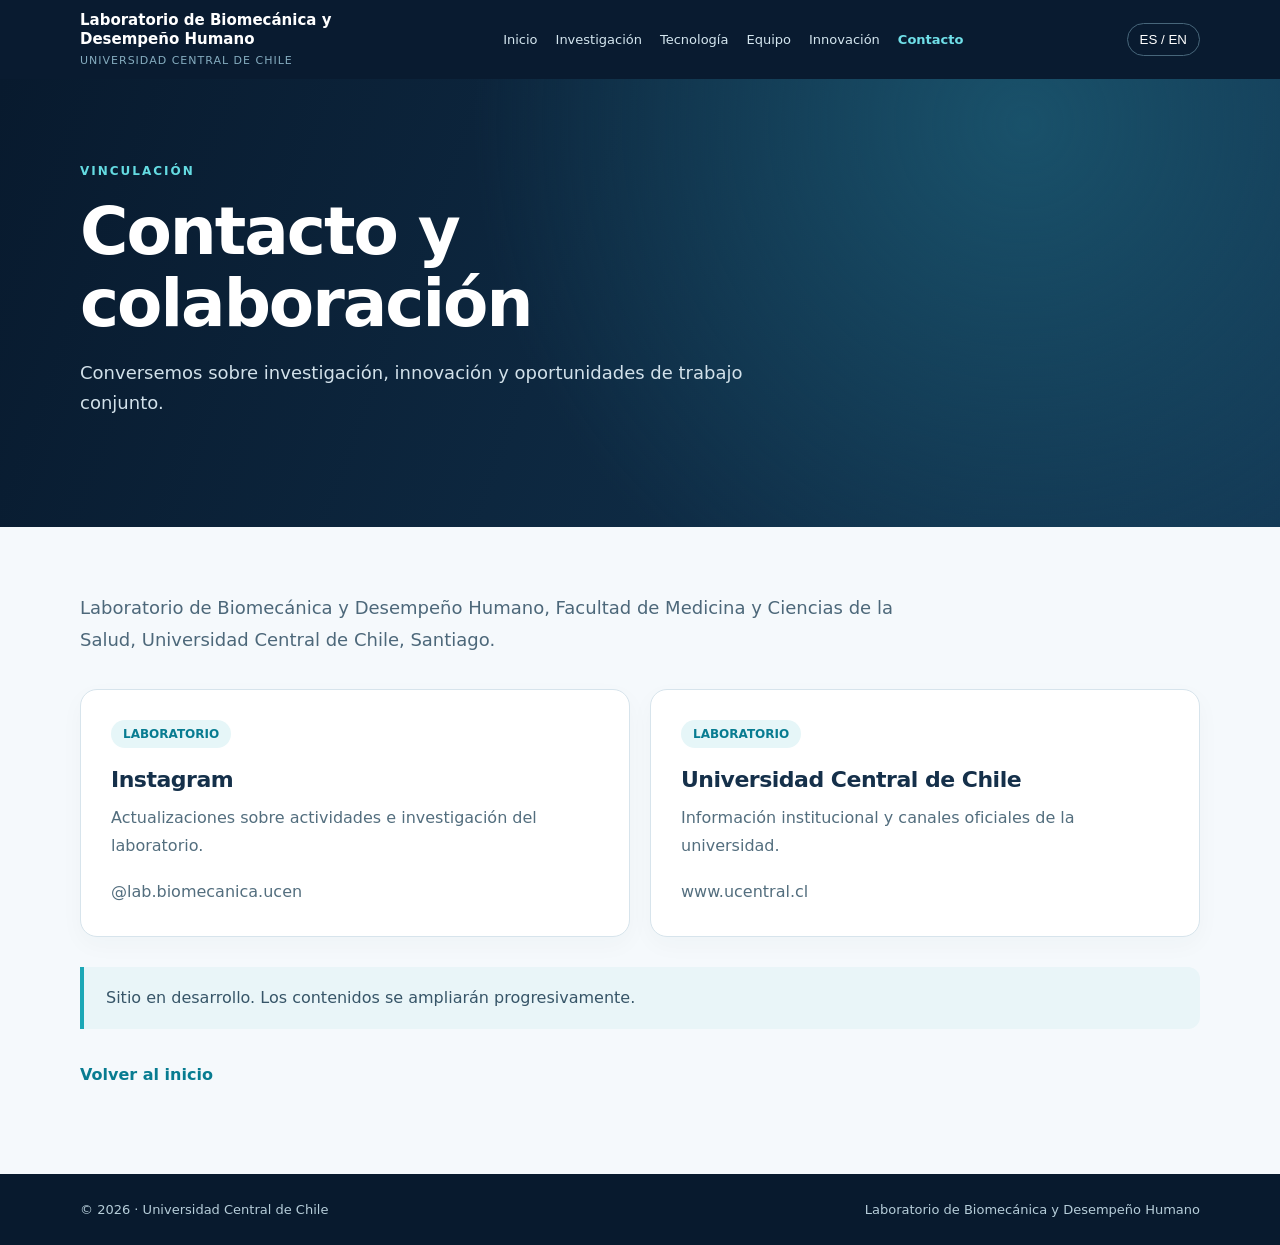
==== contacto.html @ 5a17ede8 "Add files via upload" ====
<!doctype html><html lang="es"><head><meta charset="utf-8"><meta name="viewport" content="width=device-width,initial-scale=1"><meta name="description" content="Contacto del Laboratorio de Biomecánica y Desempeño Humano UCEN"><link rel="stylesheet" href="paginas.css"><title>Contacto | Lab UCEN</title></head><body data-page="contacto"><div id="app"></div><script src="paginas.js"></script></body></html>
---- paginas.css ----
:root{font-family:Inter,ui-sans-serif,system-ui,-apple-system,"Segoe UI",Arial,sans-serif;color:#15304a;background:#f5f9fc;font-size:16px}*{box-sizing:border-box}body{margin:0}a{color:inherit;text-decoration:none}a:focus-visible,button:focus-visible{outline:3px solid #59d8e1;outline-offset:3px}.container{width:min(1120px,calc(100% - 44px));margin:auto}.header{background:#091b30;color:white;position:sticky;top:0;z-index:3}.header-inner{min-height:79px;display:flex;align-items:center;justify-content:space-between;gap:24px}.logo{font-weight:800;font-size:15px;max-width:260px;line-height:1.3}.logo small{display:block;font-weight:500;font-size:11px;letter-spacing:1px;color:#85acbf;margin-top:4px}.nav{display:flex;align-items:center;gap:18px;flex-wrap:wrap}.nav a{color:#d4e6ef;font-size:13px}.nav a[aria-current="page"]{color:#70dfe8;font-weight:800}.language{border:1px solid #47667a;background:none;color:white;border-radius:24px;padding:8px 12px;cursor:pointer}.mast{background:radial-gradient(circle at 80% 10%,#19516a,transparent 50%),linear-gradient(110deg,#081a2e,#133754);color:white;padding:85px 0 90px}.kicker{font-size:12px;letter-spacing:2px;text-transform:uppercase;font-weight:800;color:#64dbe2}.mast h1{font-size:clamp(36px,5.2vw,66px);max-width:850px;letter-spacing:-2px;line-height:1.09;margin:18px 0}.mast p{font-size:18px;color:#d2e1ea;max-width:690px;line-height:1.7}.content{padding:65px 0 90px}.intro{max-width:850px;line-height:1.8;color:#4d687a;font-size:18px;margin:0 0 32px}.grid{display:grid;grid-template-columns:repeat(2,minmax(0,1fr));gap:20px}.panel{background:white;border:1px solid #d7e4ec;border-radius:17px;padding:30px;box-shadow:0 8px 24px #10304708}.panel h2{font-size:22px;margin:0 0 12px;letter-spacing:-.5px}.panel p{color:#536e7e;line-height:1.75;margin:0}.tag{display:inline-block;padding:7px 12px;border-radius:20px;background:#e6f6f8;color:#087c91;font-size:12px;font-weight:800;margin-bottom:19px}.note{background:#e9f5f8;border-left:4px solid #1ca7b6;padding:18px 22px;color:#375568;border-radius:0 12px 12px 0;margin-top:30px;line-height:1.65}.back{display:inline-flex;margin-top:36px;color:#087c91;font-weight:800}.footer{background:#081a2e;color:#b6cdd9;padding:28px 0;font-size:13px}.footer a{text-decoration:underline}.footer-inner{display:flex;justify-content:space-between;gap:20px}.portrait{background:linear-gradient(130deg,#def1f6,#c3dbe7);border:2px dashed #91b9c8;color:#527487;border-radius:13px;min-height:180px;display:grid;place-items:center;margin-bottom:17px;text-align:center;padding:20px}@media(max-width:850px){.header-inner{align-items:flex-start;flex-direction:column;padding:16px 0}.nav{gap:12px}.mast{padding:60px 0}.grid{grid-template-columns:1fr}}@media(max-width:500px){.footer-inner{flex-direction:column}.nav a{font-size:12px}.mast h1{letter-spacing:-1px}}
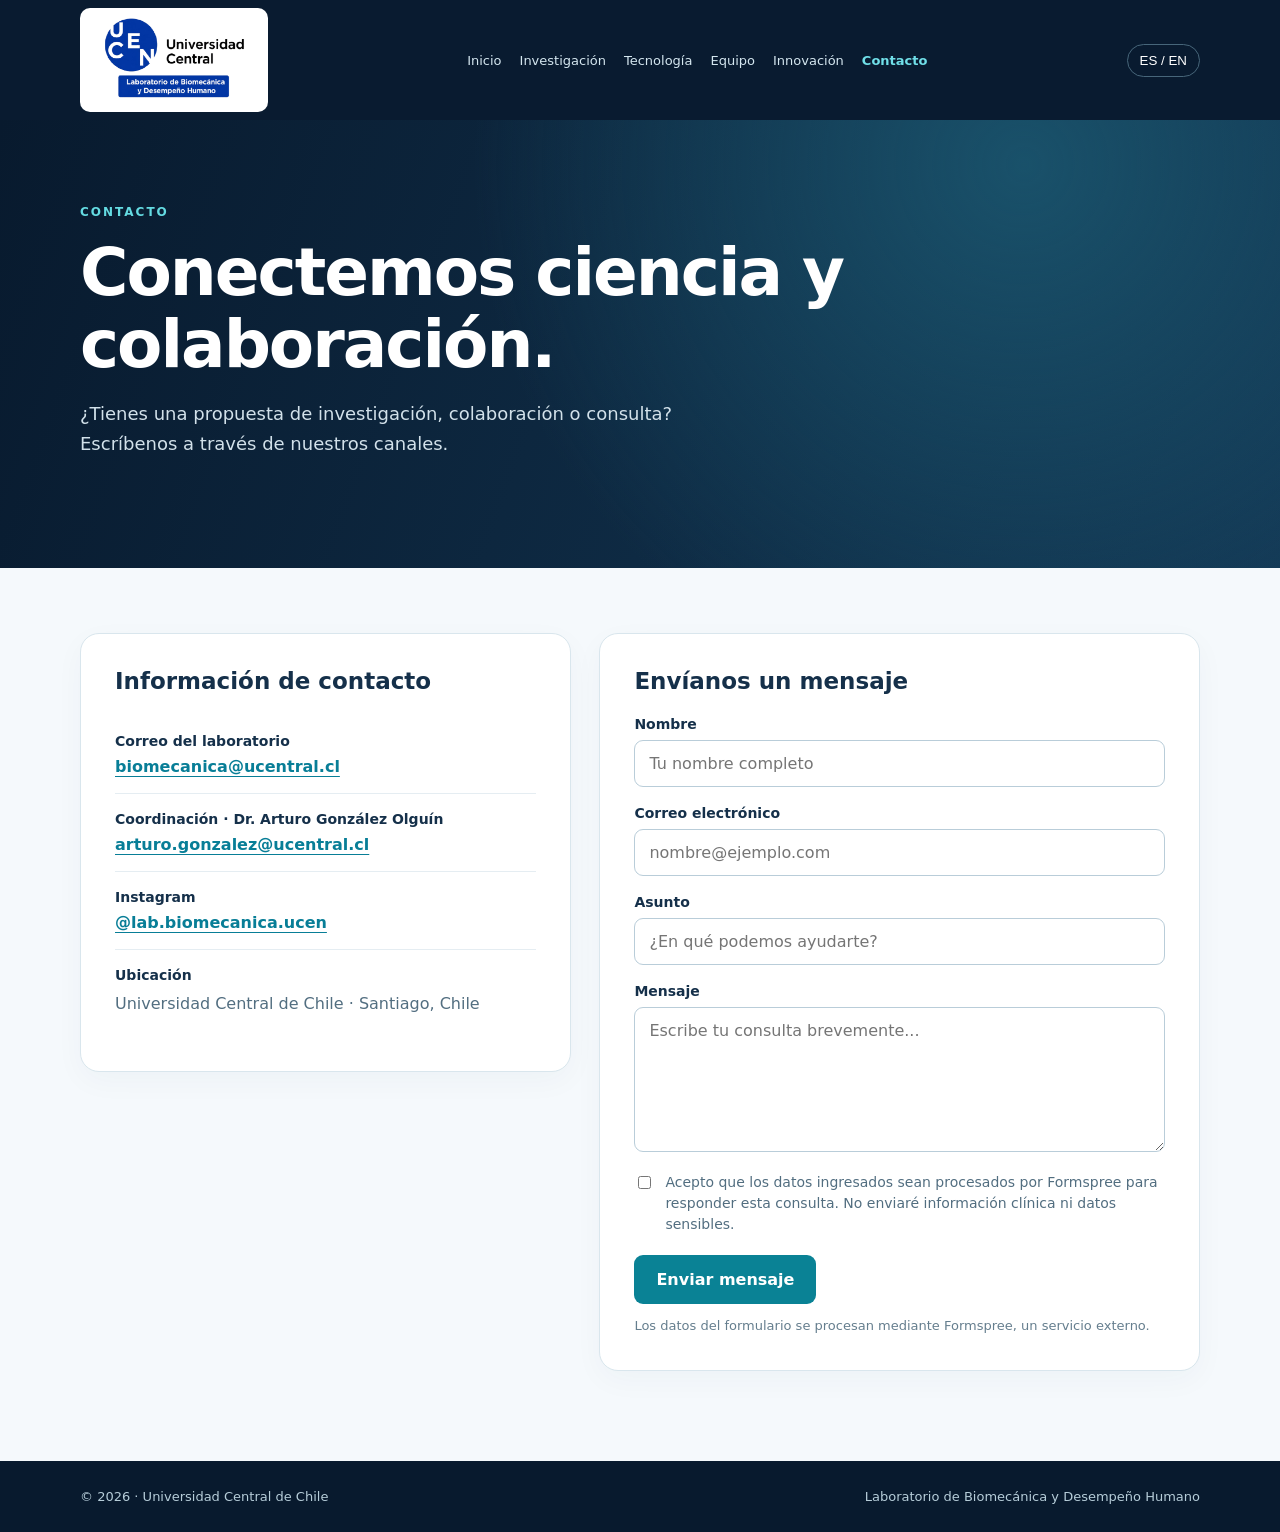
==== commit cca9d9c7: "Add files via upload" ====
--- a/contacto.html
+++ b/contacto.html
@@ -1 +1,20 @@
-<!doctype html><html lang="es"><head><meta charset="utf-8"><meta name="viewport" content="width=device-width,initial-scale=1"><meta name="description" content="Contacto del Laboratorio de Biomecánica y Desempeño Humano UCEN"><link rel="stylesheet" href="paginas.css"><title>Contacto | Lab UCEN</title></head><body data-page="contacto"><div id="app"></div><script src="paginas.js"></script></body></html>
+<!doctype html>
+<html lang="es">
+<head>
+  <meta charset="utf-8"><meta name="viewport" content="width=device-width,initial-scale=1">
+  <meta name="description" content="Contacta al Laboratorio de Biomecánica y Desempeño Humano de la Universidad Central de Chile.">
+  <title>Contacto | Laboratorio de Biomecánica UCEN</title>
+  <link rel="stylesheet" href="paginas.css"><link rel="stylesheet" href="logo.css">
+  <style>
+    .contact-layout{display:grid;grid-template-columns:.9fr 1.1fr;gap:28px;align-items:start}.contact-info,.contact-form{background:#fff;border:1px solid #d9e6ed;border-radius:19px;padding:34px;box-shadow:0 9px 30px #122f4809}.contact-info h2,.contact-form h2{font-size:23px;margin:0 0 22px}.contact-item{padding:17px 0;border-bottom:1px solid #e5edf2}.contact-item:last-child{border-bottom:0}.contact-item strong{display:block;font-size:14px;margin-bottom:8px}.contact-item a{color:#087e97;font-weight:650;overflow-wrap:anywhere;text-decoration:underline;text-underline-offset:4px}.contact-item p{color:#526e80;line-height:1.6;margin:3px 0}.contact-form label{font-weight:700;display:block;font-size:14px;margin:18px 0 8px}.contact-form input:not([type=checkbox]),.contact-form textarea{display:block;width:100%;border:1px solid #b9cdd9;border-radius:9px;padding:13px 14px;font:inherit;color:#173349;background:#fff}.contact-form textarea{min-height:145px;resize:vertical}.contact-form input:focus,.contact-form textarea:focus{outline:3px solid #70dbe17a;border-color:#0b8c9d}.contact-form button{border:0;background:#0a8295;color:#fff;border-radius:9px;padding:15px 22px;font:inherit;font-weight:800;margin-top:20px;cursor:pointer}.contact-form button:disabled{cursor:wait;opacity:.65}.consent{display:flex;gap:11px;align-items:flex-start;margin-top:20px}.consent label{margin:0;font-weight:400;line-height:1.5;color:#526e80}.consent input{margin-top:4px;flex-shrink:0}.status{margin-top:15px;padding:13px 16px;border-radius:9px;line-height:1.5;display:none}.status.success{display:block;background:#e1f5ec;color:#145b39}.status.error{display:block;background:#fff0ee;color:#96352e}.hint{font-size:13px;line-height:1.5;color:#657e8e;margin:12px 0 0}.honeypot{position:absolute!important;left:-9999px!important;width:1px!important;height:1px!important;overflow:hidden!important}@media(max-width:800px){.contact-layout{grid-template-columns:1fr}.contact-info,.contact-form{padding:25px}}
+  </style>
+</head>
+<body><div id="app"></div>
+<script>
+  const formEndpoint='https://formspree.io/f/xjywegqd';
+  const copy={es:{nav:['Inicio','Investigación','Tecnología','Equipo','Innovación','Contacto'],k:'CONTACTO',title:'Conectemos ciencia y colaboración.',intro:'¿Tienes una propuesta de investigación, colaboración o consulta? Escríbenos a través de nuestros canales.',info:'Información de contacto',lab:'Correo del laboratorio',coord:'Coordinación',instagram:'Instagram',location:'Ubicación',place:'Universidad Central de Chile · Santiago, Chile',form:'Envíanos un mensaje',name:'Nombre',nameHint:'Tu nombre completo',email:'Correo electrónico',emailHint:'nombre@ejemplo.com',subject:'Asunto',subjectHint:'¿En qué podemos ayudarte?',message:'Mensaje',messageHint:'Escribe tu consulta brevemente...',consent:'Acepto que los datos ingresados sean procesados por Formspree para responder esta consulta. No enviaré información clínica ni datos sensibles.',submit:'Enviar mensaje',sending:'Enviando...',ok:'¡Gracias! Tu mensaje fue recibido por el servicio de formularios. Te responderemos a la brevedad.',error:'No pudimos enviar tu mensaje. Inténtalo nuevamente o escríbenos directamente a biomecanica@ucentral.cl.',privacy:'Los datos del formulario se procesan mediante Formspree, un servicio externo.',footer:'Laboratorio de Biomecánica y Desempeño Humano'},en:{nav:['Home','Research','Technology','Team','Innovation','Contact'],k:'CONTACT',title:'Connecting science and collaboration.',intro:'Have a research proposal, collaboration opportunity or question? Reach us through our contact channels.',info:'Contact information',lab:'Laboratory email',coord:'Coordination',instagram:'Instagram',location:'Location',place:'Universidad Central de Chile · Santiago, Chile',form:'Send us a message',name:'Name',nameHint:'Your full name',email:'Email address',emailHint:'name@example.com',subject:'Subject',subjectHint:'How can we help?',message:'Message',messageHint:'Briefly describe your question...',consent:'I agree that the information entered will be processed by Formspree to respond to this inquiry. I will not include clinical or sensitive information.',submit:'Send message',sending:'Sending...',ok:'Thank you! The form service received your message. We will get back to you as soon as possible.',error:'Your message could not be sent. Please try again or email biomecanica@ucentral.cl directly.',privacy:'Form data is processed by Formspree, an external service.',footer:'Human Biomechanics and Performance Laboratory'}};
+  const routes=['index.html','investigacion.html','tecnologia.html','equipo.html','innovacion.html','contacto.html'];let language=localStorage.getItem('lab-language')==='en'?'en':'es';
+  function render(){const t=copy[language];document.documentElement.lang=language;document.querySelector('#app').innerHTML=`<header class="header"><div class="container header-inner"><a class="logo" href="index.html" aria-label="Laboratorio de Biomecánica y Desempeño Humano">Laboratorio de Biomecánica y Desempeño Humano<small>UNIVERSIDAD CENTRAL DE CHILE</small></a><nav class="nav" aria-label="Navigation">${routes.map((r,i)=>`<a href="${r}" ${i===5?'aria-current="page"':''}>${t.nav[i]}</a>`).join('')}</nav><button class="language" type="button" id="toggle">${language.toUpperCase()} / ${language==='es'?'EN':'ES'}</button></div></header><main><section class="mast"><div class="container"><div class="kicker">${t.k}</div><h1>${t.title}</h1><p>${t.intro}</p></div></section><section class="content"><div class="container contact-layout"><aside class="contact-info"><h2>${t.info}</h2><div class="contact-item"><strong>${t.lab}</strong><a href="mailto:biomecanica@ucentral.cl">biomecanica@ucentral.cl</a></div><div class="contact-item"><strong>${t.coord} · Dr. Arturo González Olguín</strong><a href="mailto:arturo.gonzalez@ucentral.cl">arturo.gonzalez@ucentral.cl</a></div><div class="contact-item"><strong>${t.instagram}</strong><a href="https://www.instagram.com/lab.biomecanica.ucen/" target="_blank" rel="noopener noreferrer">@lab.biomecanica.ucen</a></div><div class="contact-item"><strong>${t.location}</strong><p>${t.place}</p></div></aside><div class="contact-form"><h2>${t.form}</h2><form id="contact-form" action="${formEndpoint}" method="POST"><label for="name">${t.name}</label><input id="name" name="name" type="text" maxlength="100" placeholder="${t.nameHint}" autocomplete="name" required><label for="email">${t.email}</label><input id="email" name="email" type="email" maxlength="160" placeholder="${t.emailHint}" autocomplete="email" required><label for="subject">${t.subject}</label><input id="subject" name="subject" type="text" maxlength="150" placeholder="${t.subjectHint}" required><label for="message">${t.message}</label><textarea id="message" name="message" maxlength="2000" placeholder="${t.messageHint}" required></textarea><div class="honeypot" aria-hidden="true"><label for="website">Website</label><input id="website" type="text" name="_gotcha" tabindex="-1" autocomplete="off"></div><div class="consent"><input type="checkbox" id="consent" required><label for="consent">${t.consent}</label></div><button type="submit" id="submit">${t.submit}</button><div class="status" role="status" aria-live="polite" id="status"></div><p class="hint">${t.privacy}</p></form></div></div></section></main><footer class="footer"><div class="container footer-inner"><span>© ${new Date().getFullYear()} · Universidad Central de Chile</span><span>${t.footer}</span></div></footer>`;document.querySelector('#toggle').onclick=()=>{language=language==='es'?'en':'es';localStorage.setItem('lab-language',language);render()};document.querySelector('#contact-form').addEventListener('submit',submitForm)}
+  async function submitForm(event){event.preventDefault();const form=event.currentTarget,button=document.querySelector('#submit'),status=document.querySelector('#status'),t=copy[language];if(!form.reportValidity())return;button.disabled=true;button.textContent=t.sending;status.className='status';status.textContent='';try{const response=await fetch(formEndpoint,{method:'POST',body:new FormData(form),headers:{'Accept':'application/json'}});if(!response.ok)throw new Error('Form submission failed');status.textContent=t.ok;status.className='status success';form.reset()}catch(error){status.textContent=t.error;status.className='status error'}finally{button.disabled=false;button.textContent=t.submit}}
+  render();
+</script></body></html>
--- a/logo.css
+++ b/logo.css
@@ -0,0 +1,8 @@
+/* El logotipo entregado contiene tipografía negra: se presenta sobre blanco. */
+.top .brand{display:block;flex:0 0 188px;width:188px;min-width:188px;height:104px;background:#fff url('lab_logo.png') center/contain no-repeat;border-radius:10px;overflow:hidden;position:relative}
+.top .brand .mark,.top .brand .brandtext{position:absolute;width:1px;height:1px;clip-path:inset(50%);overflow:hidden;white-space:nowrap}
+.top .nav{min-height:120px}
+.header .logo{display:block;flex:0 0 188px;width:188px;height:104px;max-width:none;background:#fff url('lab_logo.png') center/contain no-repeat;border-radius:10px;overflow:hidden;font-size:0;line-height:0;color:transparent}
+.header .logo small{font-size:0;line-height:0;color:transparent}
+.header-inner{min-height:120px}
+@media(max-width:620px){.top .brand{flex-basis:145px;width:145px;min-width:145px;height:82px}.top .nav{min-height:96px}.header .logo{flex-basis:145px;width:145px;height:82px}.header-inner{min-height:98px}}
